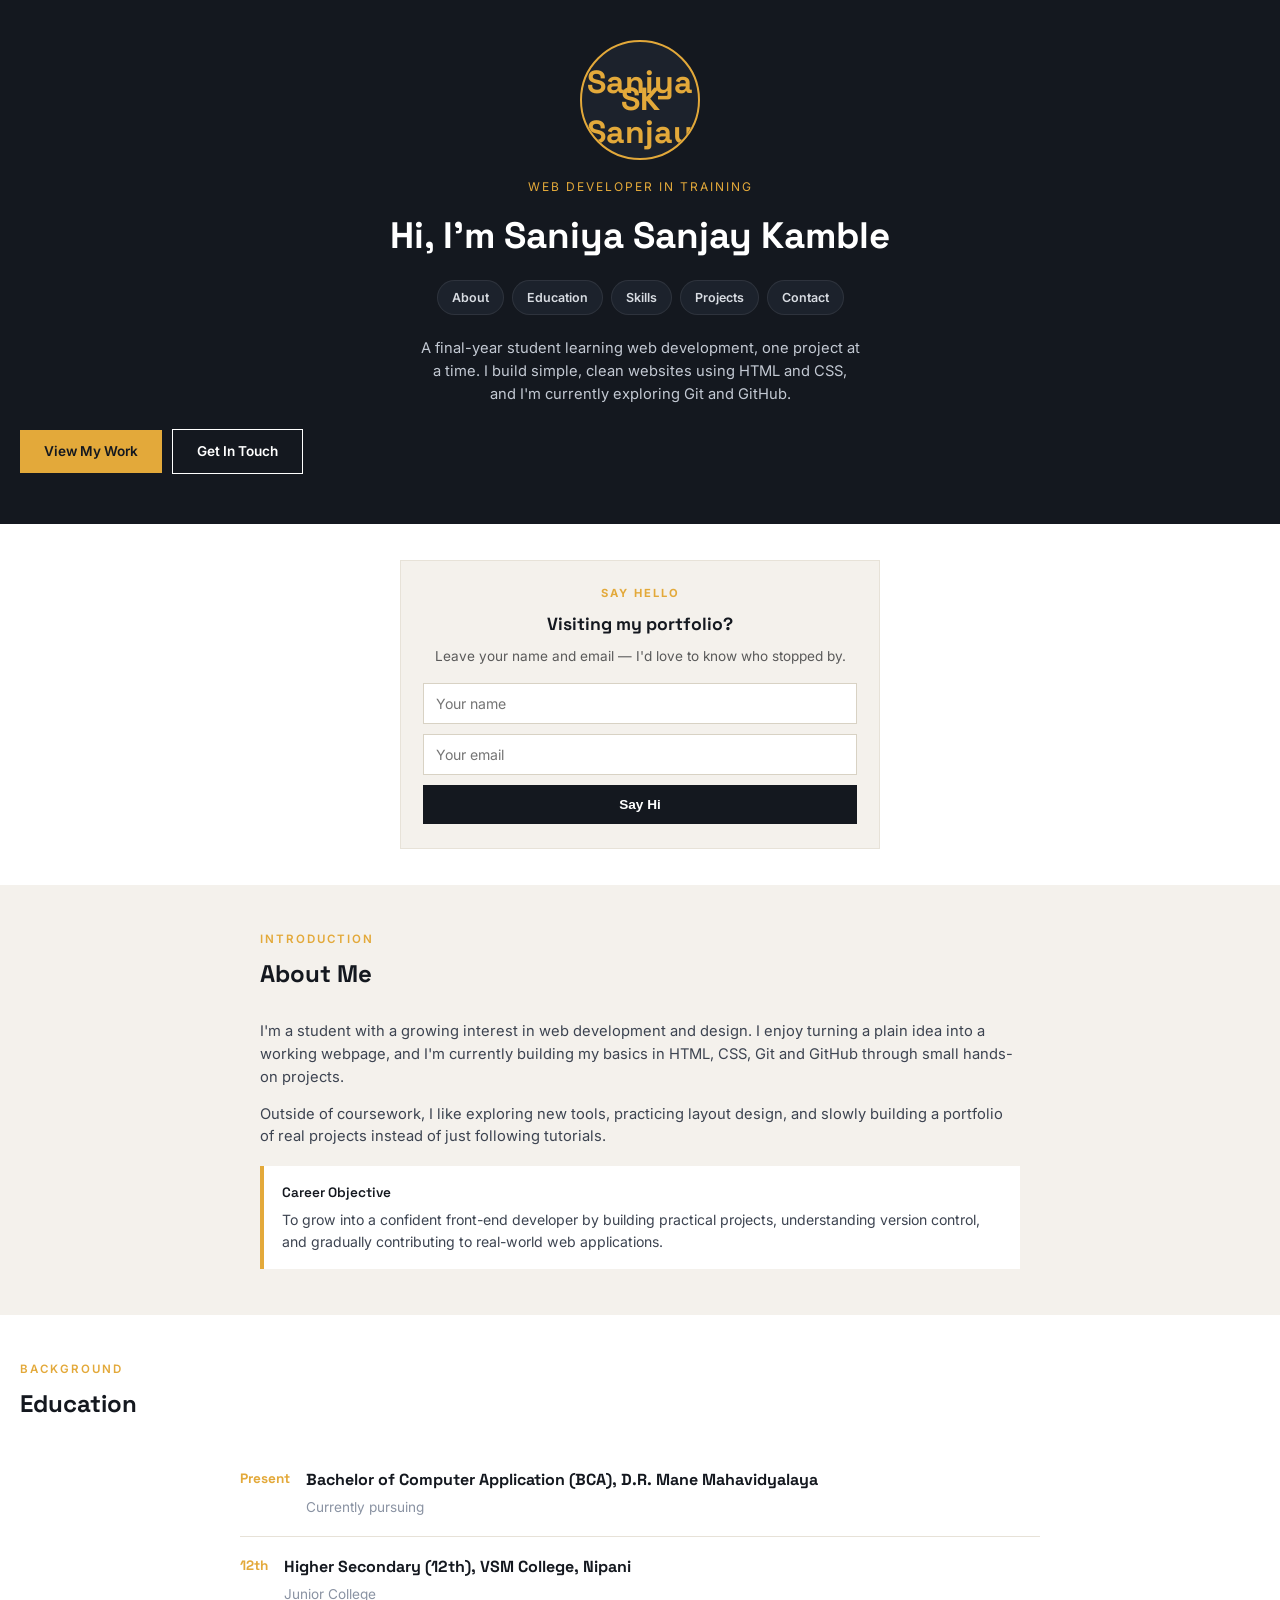
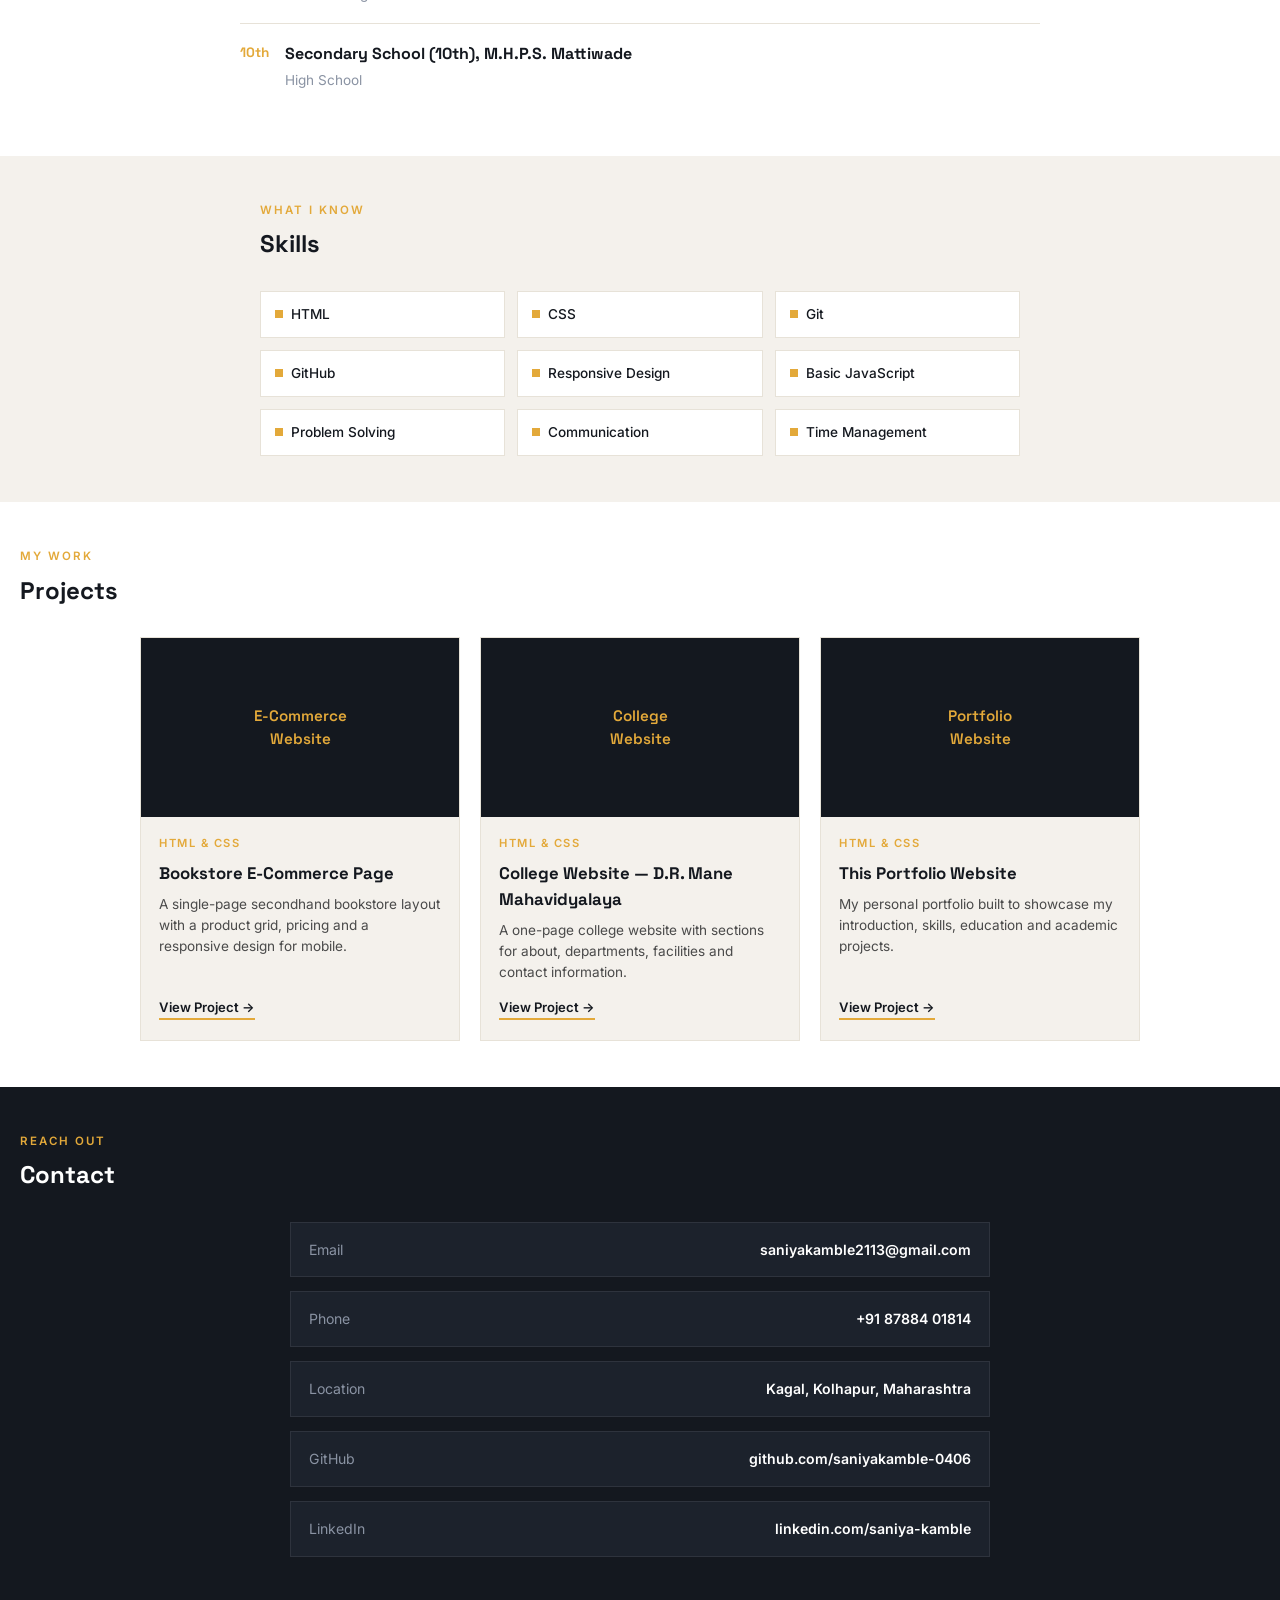
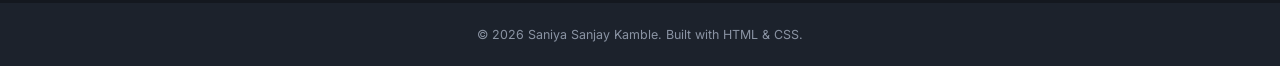
==== index.html @ 1315c1e5 "Add files via upload" ====
<!DOCTYPE html>
<html lang="en">
<head>
<meta charset="UTF-8">
<meta name="viewport" content="width=device-width, initial-scale=1.0">
<title>Saniya Kamble — Portfolio</title>
<link rel="preconnect" href="https://fonts.googleapis.com">
<link href="https://fonts.googleapis.com/css2?family=Space+Grotesk:wght@500;600;700&family=Inter:wght@400;500;600&display=swap" rel="stylesheet">
<link rel="stylesheet" href="style.css">
</head>
<body>

<section class="hero" id="home">
  <div class="avatar">
    <img src="assets/saniya-photo.jpg" alt="Saniya Sanjay Kamble">
    <span class="fallback">SK</span>
  </div>
  <div class="role">Web Developer in Training</div>
  <h1>Hi, I'm Saniya Sanjay Kamble</h1>

  <nav class="pillnav">
    <a href="#about">About</a>
    <a href="#education">Education</a>
    <a href="#skills">Skills</a>
    <a href="#projects">Projects</a>
    <a href="#contact">Contact</a>
  </nav>

  <p>A final-year student learning web development, one project at a time. I build simple, clean websites using HTML and CSS, and I'm currently exploring Git and GitHub.</p>
  <div class="hero-actions">
    <a class="btn btn-amber" href="#projects">View My Work</a>
    <a class="btn btn-outline" href="#contact">Get In Touch</a>
  </div>
</section>

<section id="greet">
  <div class="greet-card" id="greetCard">
    <div id="greetForm">
      <div class="greet-eyebrow">Say Hello</div>
      <h3>Visiting my portfolio?</h3>
      <p>Leave your name and email — I'd love to know who stopped by.</p>
      <input type="text" id="visitorName" placeholder="Your name">
      <input type="email" id="visitorEmail" placeholder="Your email">
      <button onclick="greetVisitor()">Say Hi</button>
    </div>
    <div id="greetThanks" style="display:none;">
      <div class="greet-eyebrow">Thank You</div>
      <h3 id="thanksHeading"></h3>
      <p>I appreciate you taking the time to visit my portfolio. Hope you liked what you saw!</p>
    </div>
  </div>
</section>

<section id="about">
  <div class="section-head">
    <div class="eyebrow">Introduction</div>
    <h2>About Me</h2>
  </div>
  <div class="about-text">
    <p>I'm a student with a growing interest in web development and design. I enjoy turning a plain idea into a working webpage, and I'm currently building my basics in HTML, CSS, Git and GitHub through small hands-on projects.</p>
    <p>Outside of coursework, I like exploring new tools, practicing layout design, and slowly building a portfolio of real projects instead of just following tutorials.</p>
  </div>
  <div class="objective">
    <span>Career Objective</span>
    To grow into a confident front-end developer by building practical projects, understanding version control, and gradually contributing to real-world web applications.
  </div>
</section>

<section id="education">
  <div class="section-head">
    <div class="eyebrow">Background</div>
    <h2>Education</h2>
  </div>
  <div class="edu-wrap">
    <div class="edu-item">
      <div class="edu-year">Present</div>
      <div>
        <h3>Bachelor of Computer Application (BCA), D.R. Mane Mahavidyalaya</h3>
        <p>Currently pursuing</p>
      </div>
    </div>
    <div class="edu-item">
      <div class="edu-year">12th</div>
      <div>
        <h3>Higher Secondary (12th), VSM College, Nipani</h3>
        <p>Junior College</p>
      </div>
    </div>
    <div class="edu-item">
      <div class="edu-year">10th</div>
      <div>
        <h3>Secondary School (10th), M.H.P.S. Mattiwade</h3>
        <p>High School</p>
      </div>
    </div>
  </div>
</section>

<section id="skills">
  <div class="section-head">
    <div class="eyebrow">What I Know</div>
    <h2>Skills</h2>
  </div>
  <div class="skill-grid">
    <div class="skill-chip">HTML</div>
    <div class="skill-chip">CSS</div>
    <div class="skill-chip">Git</div>
    <div class="skill-chip">GitHub</div>
    <div class="skill-chip">Responsive Design</div>
    <div class="skill-chip">Basic JavaScript</div>
    <div class="skill-chip">Problem Solving</div>
    <div class="skill-chip">Communication</div>
    <div class="skill-chip">Time Management</div>
  </div>
</section>

<section id="projects">
  <div class="section-head">
    <div class="eyebrow">My Work</div>
    <h2>Projects</h2>
  </div>
  <div class="proj-grid">
    <div class="proj-card">
      <div class="proj-media"><span>E-Commerce<br>Website</span></div>
      <div class="proj-body">
        <div class="proj-tag">HTML &amp; CSS</div>
        <h3>Bookstore E-Commerce Page</h3>
        <p>A single-page secondhand bookstore layout with a product grid, pricing and a responsive design for mobile.</p>
        <a class="proj-link" href="ecommerce-project.html">View Project →</a>
      </div>
    </div>
    <div class="proj-card">
      <div class="proj-media"><span>College<br>Website</span></div>
      <div class="proj-body">
        <div class="proj-tag">HTML &amp; CSS</div>
        <h3>College Website — D.R. Mane Mahavidyalaya</h3>
        <p>A one-page college website with sections for about, departments, facilities and contact information.</p>
        <a class="proj-link" href="college-website.html">View Project →</a>
      </div>
    </div>
    <div class="proj-card">
      <div class="proj-media"><span>Portfolio<br>Website</span></div>
      <div class="proj-body">
        <div class="proj-tag">HTML &amp; CSS</div>
        <h3>This Portfolio Website</h3>
        <p>My personal portfolio built to showcase my introduction, skills, education and academic projects.</p>
        <a class="proj-link" href="index.html">View Project →</a>
      </div>
    </div>
  </div>
</section>

<section id="contact">
  <div class="section-head">
    <div class="eyebrow">Reach Out</div>
    <h2>Contact</h2>
  </div>
  <div class="contact-wrap">
    <div class="contact-row"><span>Email</span><span>saniyakamble2113@gmail.com</span></div>
    <div class="contact-row"><span>Phone</span><span>+91 87884 01814</span></div>
    <div class="contact-row"><span>Location</span><span>Kagal, Kolhapur, Maharashtra</span></div>
    <div class="contact-row"><span>GitHub</span><span><a href="https://github.com/saniyakamble-0406?tab=repositories">github.com/saniyakamble-0406</a></span></div>
    <div class="contact-row"><span>LinkedIn</span><span><a href="https://www.linkedin.com/in/saniya-kamble-928979429">linkedin.com/saniya-kamble</a></span></div>
  </div>
</section>

<footer>
  &copy; 2026 Saniya Sanjay Kamble. Built with HTML &amp; CSS.
</footer>

<script>
function greetVisitor(){
  var name = document.getElementById('visitorName').value.trim();
  var email = document.getElementById('visitorEmail').value.trim();
  if(!name || !email){
    alert('Please enter both your name and email.');
    return;
  }
  document.getElementById('thanksHeading').textContent = 'Thanks for visiting, ' + name + '!';
  document.getElementById('greetForm').style.display = 'none';
  document.getElementById('greetThanks').style.display = 'block';
}
</script>

</body>
</html>
---- style.css ----
:root{
  --ink:#14181F;
  --panel:#1C222C;
  --amber:#E3A93A;
  --paper:#F4F1EC;
  --grey:#8A93A3;
  --line:rgba(255,255,255,0.08);
}
*{margin:0;padding:0;box-sizing:border-box;}
body{
  background:var(--paper);
  color:var(--ink);
  font-family:'Inter',sans-serif;
  line-height:1.55;
}
a{text-decoration:none;color:inherit;}
ul{list-style:none;}
img{max-width:100%;display:block;}

.hero{
  background:var(--ink);
  color:#fff;
  padding:40px 20px 50px;
  text-align:center;
}
.avatar{
  width:120px;
  height:120px;
  border-radius:50%;
  background:var(--panel);
  border:2px solid var(--amber);
  margin:0 auto 18px;
  display:flex;
  align-items:center;
  justify-content:center;
  font-family:'Space Grotesk',sans-serif;
  font-size:2rem;
  font-weight:700;
  color:var(--amber);
  overflow:hidden;
  position:relative;
}
.avatar img{
  width:100%;height:100%;object-fit:cover;
  position:relative;z-index:2;
}
.avatar .fallback{
  position:absolute;z-index:1;
}
.hero .role{
  font-size:0.75rem;
  letter-spacing:2px;
  text-transform:uppercase;
  color:var(--amber);
  margin-bottom:10px;
}
.hero h1{
  font-family:'Space Grotesk',sans-serif;
  font-size:1.8rem;
  font-weight:700;
  margin-bottom:16px;
}

.pillnav{
  display:flex;
  flex-wrap:wrap;
  justify-content:center;
  gap:8px;
  margin-bottom:22px;
}
.pillnav a{
  font-size:0.78rem;
  font-weight:600;
  color:#d8dce2;
  background:var(--panel);
  border:1px solid var(--line);
  padding:7px 14px;
  border-radius:20px;
}
.pillnav a:hover{color:var(--amber);border-color:var(--amber);}

.hero p{
  font-size:0.92rem;
  color:#c3c9d3;
  max-width:440px;
  margin:0 auto 24px;
}
.hero-actions{
  display:flex;
  flex-direction:column;
  gap:10px;
  align-items:center;
}
.btn{
  font-weight:600;
  font-size:0.85rem;
  padding:11px 24px;
  display:inline-block;
}
.btn-amber{background:var(--amber);color:var(--ink);}
.btn-outline{border:1px solid #fff;color:#fff;}

#greet{padding:36px 20px;background:#fff;}
.greet-card{
  max-width:480px;
  margin:0 auto;
  background:var(--paper);
  border:1px solid #e7e2d8;
  padding:24px 22px;
  text-align:center;
}
.greet-eyebrow{
  font-size:0.7rem;
  letter-spacing:2px;
  text-transform:uppercase;
  color:var(--amber);
  font-weight:700;
  margin-bottom:8px;
}
.greet-card h3{
  font-family:'Space Grotesk',sans-serif;
  font-size:1.1rem;
  margin-bottom:8px;
  color:var(--ink);
}
.greet-card p{
  font-size:0.85rem;
  color:#5a5a5a;
  margin-bottom:16px;
}
.greet-card input{
  width:100%;
  padding:11px 12px;
  margin-bottom:10px;
  border:1px solid #d8d2c4;
  font-size:0.88rem;
  font-family:'Inter',sans-serif;
  background:#fff;
}
.greet-card button{
  width:100%;
  padding:12px;
  background:var(--ink);
  color:#fff;
  border:none;
  font-weight:600;
  font-size:0.85rem;
  cursor:pointer;
}
.greet-card button:hover{background:var(--amber);color:var(--ink);}

section{padding:46px 20px;}
.section-head{margin-bottom:28px;}
.section-head .eyebrow{
  font-size:0.72rem;
  letter-spacing:2px;
  text-transform:uppercase;
  color:var(--amber);
  font-weight:600;
}
.section-head h2{
  font-family:'Space Grotesk',sans-serif;
  font-size:1.5rem;
  font-weight:700;
  margin-top:6px;
  color:var(--ink);
}

#about{max-width:800px;margin:0 auto;}
.about-text p{
  font-size:0.92rem;
  color:#3d4451;
  margin-bottom:14px;
}
.objective{
  background:#fff;
  border-left:4px solid var(--amber);
  padding:16px 18px;
  margin-top:18px;
  font-size:0.88rem;
  color:#3d4451;
}
.objective span{
  display:block;
  font-family:'Space Grotesk',sans-serif;
  font-weight:600;
  color:var(--ink);
  font-size:0.85rem;
  margin-bottom:6px;
}

#education{background:#fff;}
.edu-wrap{max-width:800px;margin:0 auto;}
.edu-item{
  display:grid;
  grid-template-columns:auto 1fr;
  gap:16px;
  padding:18px 0;
  border-bottom:1px solid #e7e2d8;
}
.edu-item:last-child{border-bottom:none;}
.edu-year{
  font-family:'Space Grotesk',sans-serif;
  font-weight:700;
  color:var(--amber);
  font-size:0.85rem;
  white-space:nowrap;
}
.edu-item h3{
  font-family:'Space Grotesk',sans-serif;
  font-size:1rem;
  margin-bottom:4px;
}
.edu-item p{
  font-size:0.85rem;
  color:var(--grey);
}

#skills{max-width:800px;margin:0 auto;}
.skill-grid{
  display:grid;
  grid-template-columns:repeat(2,1fr);
  gap:12px;
}
.skill-chip{
  background:#fff;
  border:1px solid #e7e2d8;
  padding:12px 14px;
  font-size:0.85rem;
  font-weight:500;
  display:flex;
  align-items:center;
  gap:8px;
}
.skill-chip::before{
  content:"";
  width:8px;
  height:8px;
  background:var(--amber);
  flex-shrink:0;
}

#projects{background:#fff;}
.proj-grid{
  display:grid;
  grid-template-columns:1fr;
  gap:20px;
  max-width:1000px;
  margin:0 auto;
}
.proj-card{
  background:var(--paper);
  border:1px solid #e7e2d8;
  overflow:hidden;
  display:flex;
  flex-direction:column;
}
.proj-media{
  aspect-ratio:16/9;
  background:var(--ink);
  display:flex;
  align-items:center;
  justify-content:center;
  padding:16px;
}
.proj-media span{
  font-family:'Space Grotesk',sans-serif;
  color:var(--amber);
  font-size:0.95rem;
  font-weight:600;
  text-align:center;
}
.proj-body{
  padding:18px 18px 20px;
  display:flex;
  flex-direction:column;
  gap:8px;
  flex:1;
}
.proj-tag{
  font-size:0.7rem;
  letter-spacing:1.5px;
  text-transform:uppercase;
  color:var(--amber);
  font-weight:600;
}
.proj-body h3{
  font-family:'Space Grotesk',sans-serif;
  font-size:1.05rem;
}
.proj-body p{
  font-size:0.85rem;
  color:#4a4a4a;
  flex:1;
}
.proj-link{
  font-size:0.82rem;
  font-weight:600;
  color:var(--ink);
  border-bottom:2px solid var(--amber);
  align-self:flex-start;
  margin-top:6px;
}

#contact{
  background:var(--ink);
  color:#fff;
}
#contact .section-head h2{color:#fff;}
.contact-wrap{
  max-width:700px;
  margin:0 auto;
  display:grid;
  gap:14px;
}
.contact-row{
  background:var(--panel);
  padding:16px 18px;
  display:flex;
  justify-content:space-between;
  gap:10px;
  font-size:0.88rem;
  border:1px solid var(--line);
}
.contact-row span:first-child{color:var(--grey);}
.contact-row span:last-child{font-weight:600;}

footer{
  background:var(--panel);
  color:var(--grey);
  text-align:center;
  padding:22px 20px;
  font-size:0.78rem;
}

@media(min-width:640px){
  .hero h1{font-size:2.3rem;}
  .hero-actions{flex-direction:row;}
  .skill-grid{grid-template-columns:repeat(3,1fr);}
  .proj-grid{grid-template-columns:repeat(3,1fr);}
}
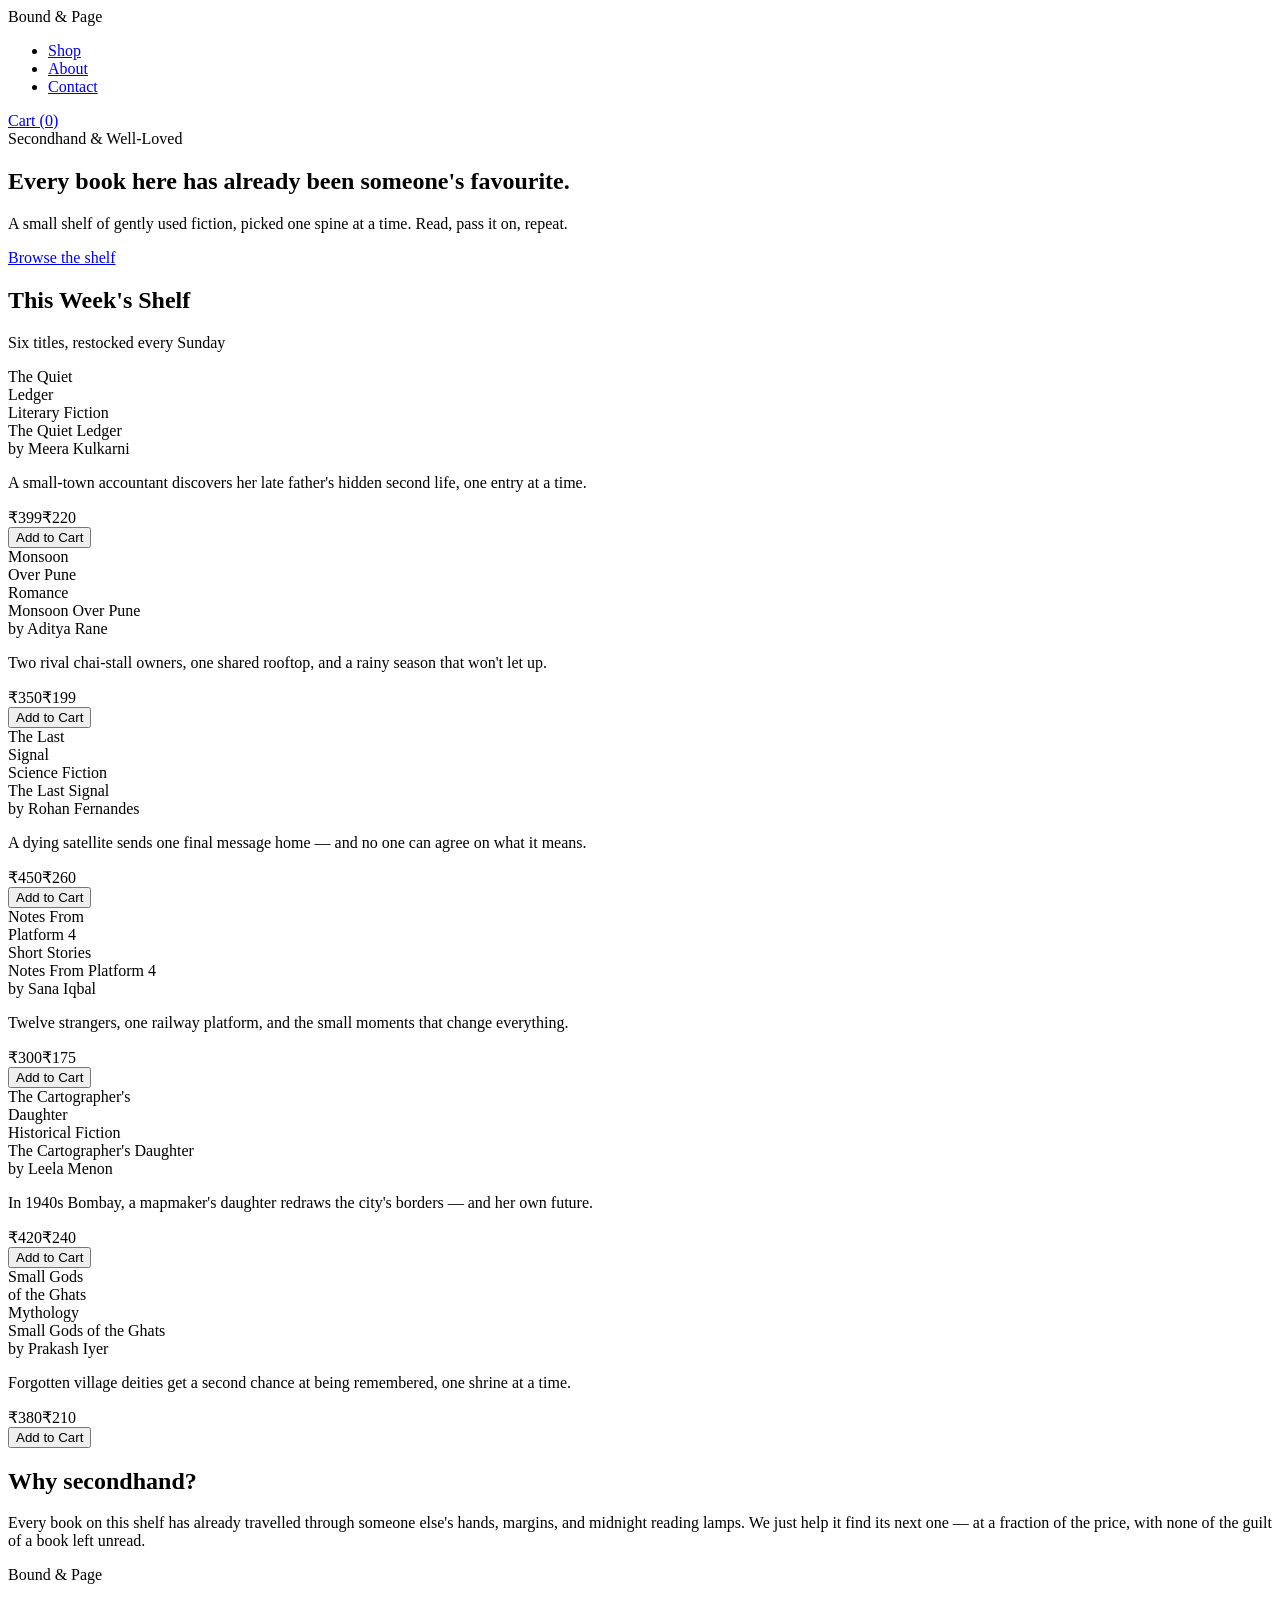
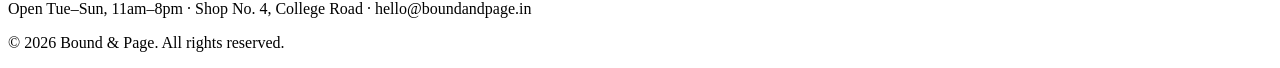
==== commit acbd7b20: "Create index.html" ====
--- a/index.html
+++ b/index.html
@@ -3,184 +3,143 @@
 <head>
 <meta charset="UTF-8">
 <meta name="viewport" content="width=device-width, initial-scale=1.0">
-<title>Saniya Kamble — Portfolio</title>
+<title>Bound & Page — Secondhand Books</title>
 <link rel="preconnect" href="https://fonts.googleapis.com">
-<link href="https://fonts.googleapis.com/css2?family=Space+Grotesk:wght@500;600;700&family=Inter:wght@400;500;600&display=swap" rel="stylesheet">
+<link href="https://fonts.googleapis.com/css2?family=Playfair+Display:wght@600;700;800&family=Lora:ital,wght@0,400;0,500;1,400&family=Inter:wght@400;500;600&display=swap" rel="stylesheet">
 <link rel="stylesheet" href="style.css">
 </head>
 <body>
 
-<section class="hero" id="home">
-  <div class="avatar">
-    <img src="assets/saniya-photo.jpg" alt="Saniya Sanjay Kamble">
-    <span class="fallback">SK</span>
-  </div>
-  <div class="role">Web Developer in Training</div>
-  <h1>Hi, I'm Saniya Sanjay Kamble</h1>
+<header>
+  <div class="logo">Bound <span>&</span> Page</div>
+  <nav>
+    <ul>
+      <li><a href="#shelf">Shop</a></li>
+      <li><a href="#about">About</a></li>
+      <li><a href="#footer">Contact</a></li>
+    </ul>
+  </nav>
+  <a class="cart-btn" href="#shelf">Cart (0)</a>
+</header>
 
-  <nav class="pillnav">
-    <a href="#about">About</a>
-    <a href="#education">Education</a>
-    <a href="#skills">Skills</a>
-    <a href="#projects">Projects</a>
-    <a href="#contact">Contact</a>
-  </nav>
-
-  <p>A final-year student learning web development, one project at a time. I build simple, clean websites using HTML and CSS, and I'm currently exploring Git and GitHub.</p>
-  <div class="hero-actions">
-    <a class="btn btn-amber" href="#projects">View My Work</a>
-    <a class="btn btn-outline" href="#contact">Get In Touch</a>
+<section class="hero">
+  <div class="hero-inner">
+    <div class="hero-eyebrow">Secondhand & Well-Loved</div>
+    <h1>Every book here has already been someone's favourite.</h1>
+    <p>A small shelf of gently used fiction, picked one spine at a time. Read, pass it on, repeat.</p>
+    <a class="hero-btn" href="#shelf">Browse the shelf</a>
   </div>
 </section>
 
-<section id="greet">
-  <div class="greet-card" id="greetCard">
-    <div id="greetForm">
-      <div class="greet-eyebrow">Say Hello</div>
-      <h3>Visiting my portfolio?</h3>
-      <p>Leave your name and email — I'd love to know who stopped by.</p>
-      <input type="text" id="visitorName" placeholder="Your name">
-      <input type="email" id="visitorEmail" placeholder="Your email">
-      <button onclick="greetVisitor()">Say Hi</button>
+<h2 class="section-title" id="shelf">This Week's Shelf</h2>
+<p class="section-sub">Six titles, restocked every Sunday</p>
+
+<div class="shelf">
+
+  <div class="book-card">
+    <div class="spine" style="background:var(--rust);"></div>
+    <div class="book-media"><div class="title-plate">The Quiet<br>Ledger</div></div>
+    <div class="book-body">
+      <div class="book-genre">Literary Fiction</div>
+      <div class="book-title">The Quiet Ledger</div>
+      <div class="book-author">by Meera Kulkarni</div>
+      <p class="book-desc">A small-town accountant discovers her late father's hidden second life, one entry at a time.</p>
+      <div class="book-footer">
+        <div class="price"><span class="was">₹399</span>₹220</div>
+        <button class="add-btn">Add to Cart</button>
+      </div>
     </div>
-    <div id="greetThanks" style="display:none;">
-      <div class="greet-eyebrow">Thank You</div>
-      <h3 id="thanksHeading"></h3>
-      <p>I appreciate you taking the time to visit my portfolio. Hope you liked what you saw!</p>
+  </div>
+
+  <div class="book-card">
+    <div class="spine" style="background:var(--sage);"></div>
+    <div class="book-media"><div class="title-plate">Monsoon<br>Over Pune</div></div>
+    <div class="book-body">
+      <div class="book-genre">Romance</div>
+      <div class="book-title">Monsoon Over Pune</div>
+      <div class="book-author">by Aditya Rane</div>
+      <p class="book-desc">Two rival chai-stall owners, one shared rooftop, and a rainy season that won't let up.</p>
+      <div class="book-footer">
+        <div class="price"><span class="was">₹350</span>₹199</div>
+        <button class="add-btn">Add to Cart</button>
+      </div>
     </div>
+  </div>
+
+  <div class="book-card">
+    <div class="spine" style="background:var(--brass);"></div>
+    <div class="book-media"><div class="title-plate">The Last<br>Signal</div></div>
+    <div class="book-body">
+      <div class="book-genre">Science Fiction</div>
+      <div class="book-title">The Last Signal</div>
+      <div class="book-author">by Rohan Fernandes</div>
+      <p class="book-desc">A dying satellite sends one final message home — and no one can agree on what it means.</p>
+      <div class="book-footer">
+        <div class="price"><span class="was">₹450</span>₹260</div>
+        <button class="add-btn">Add to Cart</button>
+      </div>
+    </div>
+  </div>
+
+  <div class="book-card">
+    <div class="spine" style="background:#4C5B7A;"></div>
+    <div class="book-media"><div class="title-plate">Notes From<br>Platform 4</div></div>
+    <div class="book-body">
+      <div class="book-genre">Short Stories</div>
+      <div class="book-title">Notes From Platform 4</div>
+      <div class="book-author">by Sana Iqbal</div>
+      <p class="book-desc">Twelve strangers, one railway platform, and the small moments that change everything.</p>
+      <div class="book-footer">
+        <div class="price"><span class="was">₹300</span>₹175</div>
+        <button class="add-btn">Add to Cart</button>
+      </div>
+    </div>
+  </div>
+
+  <div class="book-card">
+    <div class="spine" style="background:var(--rust);"></div>
+    <div class="book-media"><div class="title-plate">The Cartographer's<br>Daughter</div></div>
+    <div class="book-body">
+      <div class="book-genre">Historical Fiction</div>
+      <div class="book-title">The Cartographer's Daughter</div>
+      <div class="book-author">by Leela Menon</div>
+      <p class="book-desc">In 1940s Bombay, a mapmaker's daughter redraws the city's borders — and her own future.</p>
+      <div class="book-footer">
+        <div class="price"><span class="was">₹420</span>₹240</div>
+        <button class="add-btn">Add to Cart</button>
+      </div>
+    </div>
+  </div>
+
+  <div class="book-card">
+    <div class="spine" style="background:var(--sage);"></div>
+    <div class="book-media"><div class="title-plate">Small Gods<br>of the Ghats</div></div>
+    <div class="book-body">
+      <div class="book-genre">Mythology</div>
+      <div class="book-title">Small Gods of the Ghats</div>
+      <div class="book-author">by Prakash Iyer</div>
+      <p class="book-desc">Forgotten village deities get a second chance at being remembered, one shrine at a time.</p>
+      <div class="book-footer">
+        <div class="price"><span class="was">₹380</span>₹210</div>
+        <button class="add-btn">Add to Cart</button>
+      </div>
+    </div>
+  </div>
+
+</div>
+
+<section class="about" id="about">
+  <div class="about-inner">
+    <h2>Why secondhand?</h2>
+    <p>Every book on this shelf has already travelled through someone else's hands, margins, and midnight reading lamps. We just help it find its next one — at a fraction of the price, with none of the guilt of a book left unread.</p>
   </div>
 </section>
 
-<section id="about">
-  <div class="section-head">
-    <div class="eyebrow">Introduction</div>
-    <h2>About Me</h2>
-  </div>
-  <div class="about-text">
-    <p>I'm a student with a growing interest in web development and design. I enjoy turning a plain idea into a working webpage, and I'm currently building my basics in HTML, CSS, Git and GitHub through small hands-on projects.</p>
-    <p>Outside of coursework, I like exploring new tools, practicing layout design, and slowly building a portfolio of real projects instead of just following tutorials.</p>
-  </div>
-  <div class="objective">
-    <span>Career Objective</span>
-    To grow into a confident front-end developer by building practical projects, understanding version control, and gradually contributing to real-world web applications.
-  </div>
-</section>
-
-<section id="education">
-  <div class="section-head">
-    <div class="eyebrow">Background</div>
-    <h2>Education</h2>
-  </div>
-  <div class="edu-wrap">
-    <div class="edu-item">
-      <div class="edu-year">Present</div>
-      <div>
-        <h3>Bachelor of Computer Application (BCA), D.R. Mane Mahavidyalaya</h3>
-        <p>Currently pursuing</p>
-      </div>
-    </div>
-    <div class="edu-item">
-      <div class="edu-year">12th</div>
-      <div>
-        <h3>Higher Secondary (12th), VSM College, Nipani</h3>
-        <p>Junior College</p>
-      </div>
-    </div>
-    <div class="edu-item">
-      <div class="edu-year">10th</div>
-      <div>
-        <h3>Secondary School (10th), M.H.P.S. Mattiwade</h3>
-        <p>High School</p>
-      </div>
-    </div>
-  </div>
-</section>
-
-<section id="skills">
-  <div class="section-head">
-    <div class="eyebrow">What I Know</div>
-    <h2>Skills</h2>
-  </div>
-  <div class="skill-grid">
-    <div class="skill-chip">HTML</div>
-    <div class="skill-chip">CSS</div>
-    <div class="skill-chip">Git</div>
-    <div class="skill-chip">GitHub</div>
-    <div class="skill-chip">Responsive Design</div>
-    <div class="skill-chip">Basic JavaScript</div>
-    <div class="skill-chip">Problem Solving</div>
-    <div class="skill-chip">Communication</div>
-    <div class="skill-chip">Time Management</div>
-  </div>
-</section>
-
-<section id="projects">
-  <div class="section-head">
-    <div class="eyebrow">My Work</div>
-    <h2>Projects</h2>
-  </div>
-  <div class="proj-grid">
-    <div class="proj-card">
-      <div class="proj-media"><span>E-Commerce<br>Website</span></div>
-      <div class="proj-body">
-        <div class="proj-tag">HTML &amp; CSS</div>
-        <h3>Bookstore E-Commerce Page</h3>
-        <p>A single-page secondhand bookstore layout with a product grid, pricing and a responsive design for mobile.</p>
-        <a class="proj-link" href="ecommerce-project.html">View Project →</a>
-      </div>
-    </div>
-    <div class="proj-card">
-      <div class="proj-media"><span>College<br>Website</span></div>
-      <div class="proj-body">
-        <div class="proj-tag">HTML &amp; CSS</div>
-        <h3>College Website — D.R. Mane Mahavidyalaya</h3>
-        <p>A one-page college website with sections for about, departments, facilities and contact information.</p>
-        <a class="proj-link" href="college-website.html">View Project →</a>
-      </div>
-    </div>
-    <div class="proj-card">
-      <div class="proj-media"><span>Portfolio<br>Website</span></div>
-      <div class="proj-body">
-        <div class="proj-tag">HTML &amp; CSS</div>
-        <h3>This Portfolio Website</h3>
-        <p>My personal portfolio built to showcase my introduction, skills, education and academic projects.</p>
-        <a class="proj-link" href="index.html">View Project →</a>
-      </div>
-    </div>
-  </div>
-</section>
-
-<section id="contact">
-  <div class="section-head">
-    <div class="eyebrow">Reach Out</div>
-    <h2>Contact</h2>
-  </div>
-  <div class="contact-wrap">
-    <div class="contact-row"><span>Email</span><span>saniyakamble2113@gmail.com</span></div>
-    <div class="contact-row"><span>Phone</span><span>+91 87884 01814</span></div>
-    <div class="contact-row"><span>Location</span><span>Kagal, Kolhapur, Maharashtra</span></div>
-    <div class="contact-row"><span>GitHub</span><span><a href="https://github.com/saniyakamble-0406?tab=repositories">github.com/saniyakamble-0406</a></span></div>
-    <div class="contact-row"><span>LinkedIn</span><span><a href="https://www.linkedin.com/in/saniya-kamble-928979429">linkedin.com/saniya-kamble</a></span></div>
-  </div>
-</section>
-
-<footer>
-  &copy; 2026 Saniya Sanjay Kamble. Built with HTML &amp; CSS.
+<footer id="footer">
+  <div class="foot-logo">Bound & Page</div>
+  <p>Open Tue–Sun, 11am–8pm · Shop No. 4, College Road · hello@boundandpage.in</p>
+  <p class="copyright">&copy; 2026 Bound & Page. All rights reserved.</p>
 </footer>
-
-<script>
-function greetVisitor(){
-  var name = document.getElementById('visitorName').value.trim();
-  var email = document.getElementById('visitorEmail').value.trim();
-  if(!name || !email){
-    alert('Please enter both your name and email.');
-    return;
-  }
-  document.getElementById('thanksHeading').textContent = 'Thanks for visiting, ' + name + '!';
-  document.getElementById('greetForm').style.display = 'none';
-  document.getElementById('greetThanks').style.display = 'block';
-}
-</script>
 
 </body>
 </html>
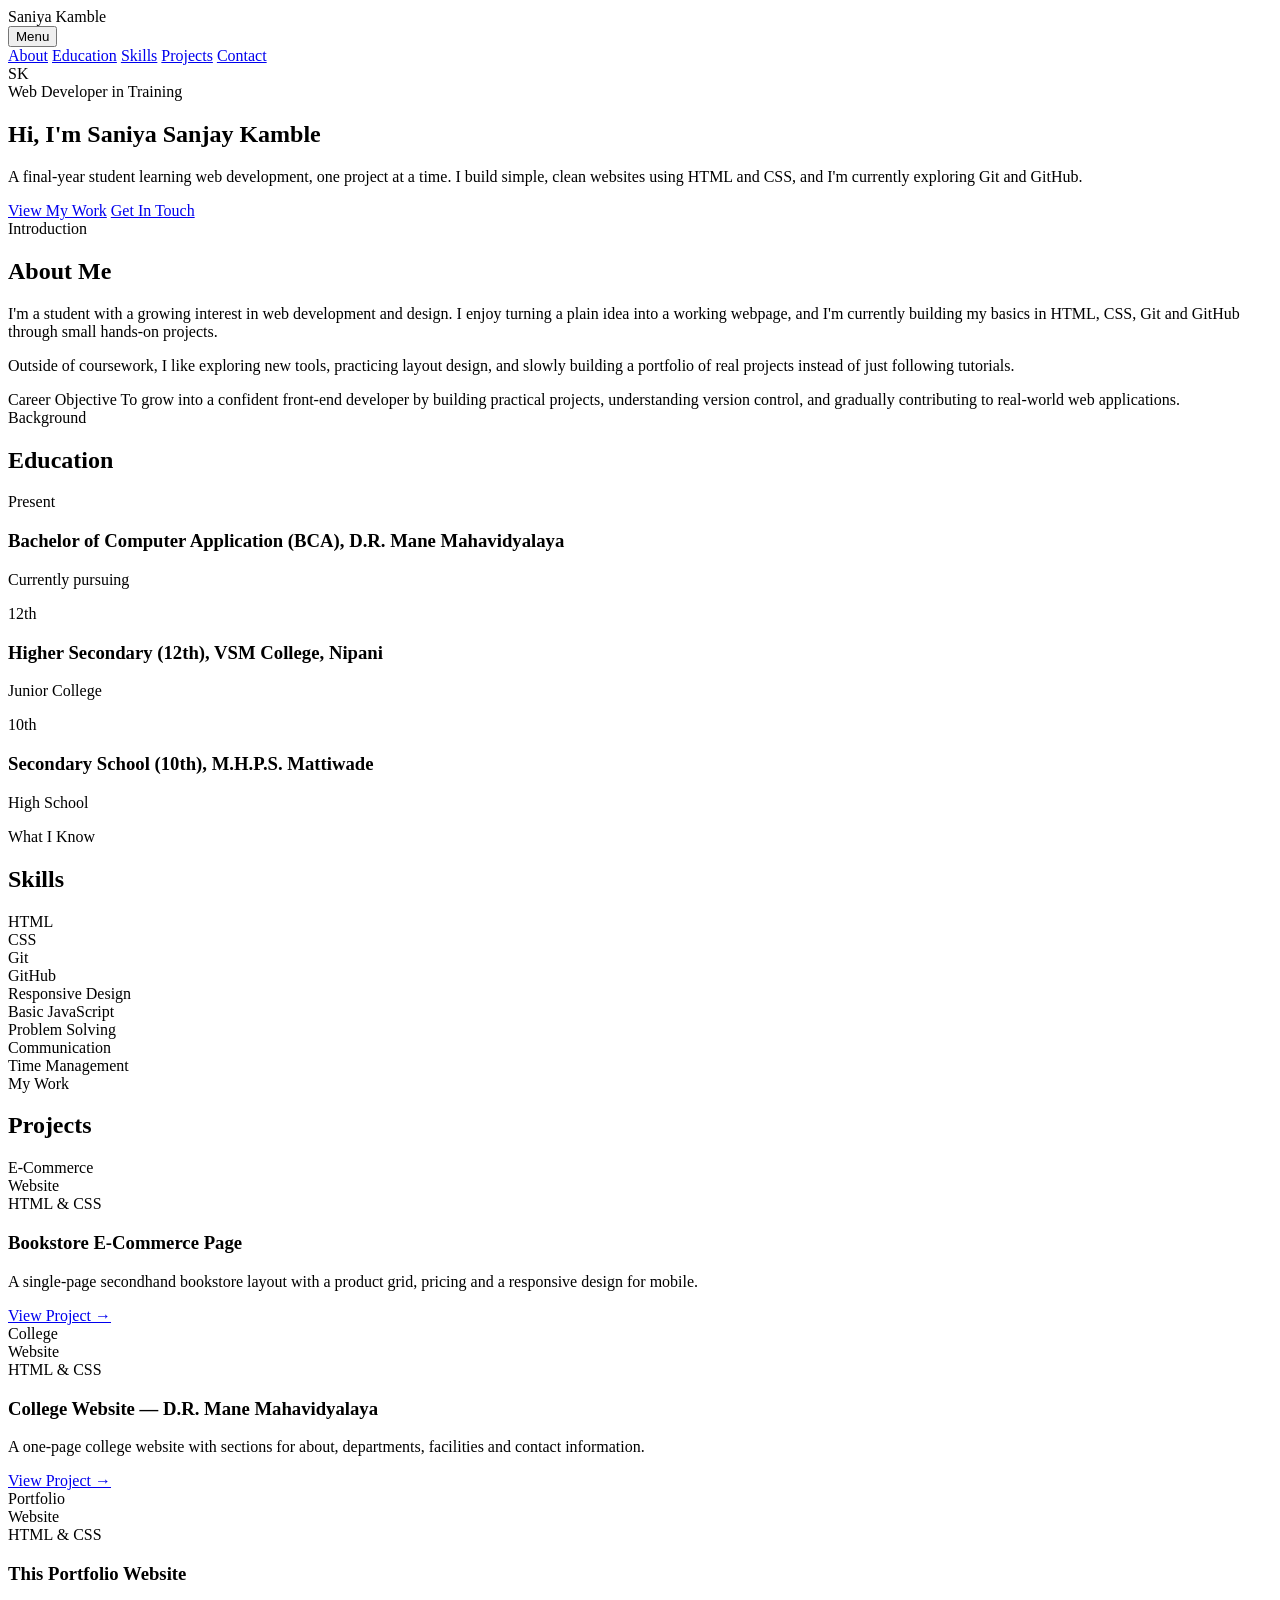
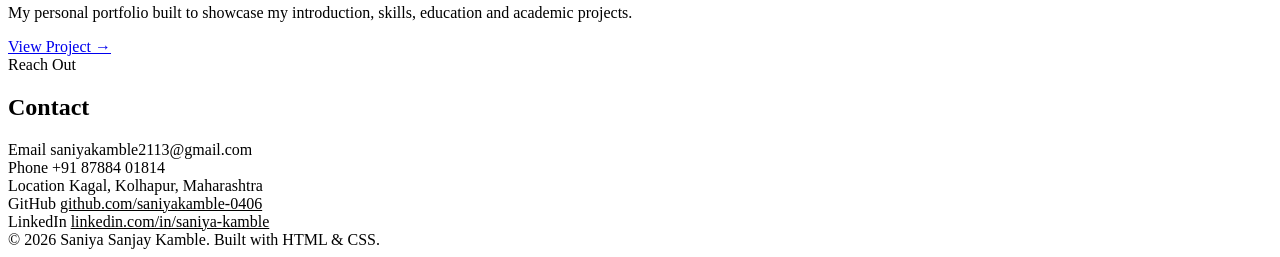
==== commit fa05b424: "Create index.html" ====
--- a/index.html
+++ b/index.html
@@ -3,142 +3,185 @@
 <head>
 <meta charset="UTF-8">
 <meta name="viewport" content="width=device-width, initial-scale=1.0">
-<title>Bound & Page — Secondhand Books</title>
+<title>Saniya Kamble — Portfolio</title>
 <link rel="preconnect" href="https://fonts.googleapis.com">
-<link href="https://fonts.googleapis.com/css2?family=Playfair+Display:wght@600;700;800&family=Lora:ital,wght@0,400;0,500;1,400&family=Inter:wght@400;500;600&display=swap" rel="stylesheet">
+<link href="https://fonts.googleapis.com/css2?family=Space+Grotesk:wght@500;600;700&family=Inter:wght@400;500;600&display=swap" rel="stylesheet">
 <link rel="stylesheet" href="style.css">
 </head>
 <body>
 
 <header>
-  <div class="logo">Bound <span>&</span> Page</div>
-  <nav>
-    <ul>
-      <li><a href="#shelf">Shop</a></li>
-      <li><a href="#about">About</a></li>
-      <li><a href="#footer">Contact</a></li>
-    </ul>
+  <div class="logo">Saniya <span>Kamble</span></div>
+  <button class="menu-toggle" onclick="document.getElementById('mainnav').classList.toggle('open')">Menu</button>
+  <nav id="mainnav">
+    <a href="#about">About</a>
+    <a href="#education">Education</a>
+    <a href="#skills">Skills</a>
+    <a href="#projects">Projects</a>
+    <a href="#contact">Contact</a>
   </nav>
-  <a class="cart-btn" href="#shelf">Cart (0)</a>
 </header>
 
-<section class="hero">
-  <div class="hero-inner">
-    <div class="hero-eyebrow">Secondhand & Well-Loved</div>
-    <h1>Every book here has already been someone's favourite.</h1>
-    <p>A small shelf of gently used fiction, picked one spine at a time. Read, pass it on, repeat.</p>
-    <a class="hero-btn" href="#shelf">Browse the shelf</a>
+<section class="hero" id="home">
+  <div class="avatar">SK</div>
+  <div class="role">Web Developer in Training</div>
+  <h1>Hi, I'm Saniya Sanjay Kamble</h1>
+  <p>A final-year student learning web development, one project at a time. I build simple, clean websites using HTML and CSS, and I'm currently exploring Git and GitHub.</p>
+  <div class="hero-actions">
+    <a class="btn btn-amber" href="#projects">View My Work</a>
+    <a class="btn btn-outline" href="#contact">Get In Touch</a>
   </div>
 </section>
 
-<h2 class="section-title" id="shelf">This Week's Shelf</h2>
-<p class="section-sub">Six titles, restocked every Sunday</p>
+<section id="about">
+  <div class="section-head">
+    <div class="eyebrow">Introduction</div>
+    <h2>About Me</h2>
+  </div>
+  <div class="about-text">
+    <p>I'm a student with a growing interest in web development and design. I enjoy turning a plain idea into a working webpage, and I'm currently building my basics in HTML, CSS, Git and GitHub through small hands-on projects.</p>
+    <p>Outside of coursework, I like exploring new tools, practicing layout design, and slowly building a portfolio of real projects instead of just following tutorials.</p>
+  </div>
+  <div class="objective">
+    <span>Career Objective</span>
+    To grow into a confident front-end developer by building practical projects, understanding version control, and gradually contributing to real-world web applications.
+  </div>
+</section>
 
-<div class="shelf">
+<section id="education">
+  <div class="section-head">
+    <div class="eyebrow">Background</div>
+    <h2>Education</h2>
+  </div>
+  <div class="edu-wrap">
+    <div class="edu-item">
+      <div class="edu-year">Present</div>
+      <div>
+        <h3>Bachelor of Computer Application (BCA), D.R. Mane Mahavidyalaya</h3>
+        <p>Currently pursuing</p>
+      </div>
+    </div>
 
-  <div class="book-card">
-    <div class="spine" style="background:var(--rust);"></div>
-    <div class="book-media"><div class="title-plate">The Quiet<br>Ledger</div></div>
-    <div class="book-body">
-      <div class="book-genre">Literary Fiction</div>
-      <div class="book-title">The Quiet Ledger</div>
-      <div class="book-author">by Meera Kulkarni</div>
-      <p class="book-desc">A small-town accountant discovers her late father's hidden second life, one entry at a time.</p>
-      <div class="book-footer">
-        <div class="price"><span class="was">₹399</span>₹220</div>
-        <button class="add-btn">Add to Cart</button>
+    <div class="edu-item">
+      <div class="edu-year">12th</div>
+      <div>
+        <h3>Higher Secondary (12th), VSM College, Nipani</h3>
+        <p>Junior College</p>
+      </div>
+    </div>
+
+    <div class="edu-item">
+      <div class="edu-year">10th</div>
+      <div>
+        <h3>Secondary School (10th), M.H.P.S. Mattiwade</h3>
+        <p>High School</p>
       </div>
     </div>
   </div>
+</section>
 
-  <div class="book-card">
-    <div class="spine" style="background:var(--sage);"></div>
-    <div class="book-media"><div class="title-plate">Monsoon<br>Over Pune</div></div>
-    <div class="book-body">
-      <div class="book-genre">Romance</div>
-      <div class="book-title">Monsoon Over Pune</div>
-      <div class="book-author">by Aditya Rane</div>
-      <p class="book-desc">Two rival chai-stall owners, one shared rooftop, and a rainy season that won't let up.</p>
-      <div class="book-footer">
-        <div class="price"><span class="was">₹350</span>₹199</div>
-        <button class="add-btn">Add to Cart</button>
+<section id="skills">
+  <div class="section-head">
+    <div class="eyebrow">What I Know</div>
+    <h2>Skills</h2>
+  </div>
+
+  <div class="skill-grid">
+    <div class="skill-chip">HTML</div>
+    <div class="skill-chip">CSS</div>
+    <div class="skill-chip">Git</div>
+    <div class="skill-chip">GitHub</div>
+    <div class="skill-chip">Responsive Design</div>
+    <div class="skill-chip">Basic JavaScript</div>
+    <div class="skill-chip">Problem Solving</div>
+    <div class="skill-chip">Communication</div>
+    <div class="skill-chip">Time Management</div>
+  </div>
+</section>
+
+<section id="projects">
+  <div class="section-head">
+    <div class="eyebrow">My Work</div>
+    <h2>Projects</h2>
+  </div>
+
+  <div class="proj-grid">
+    <div class="proj-card">
+      <div class="proj-media"><span>E-Commerce<br>Website</span></div>
+      <div class="proj-body">
+        <div class="proj-tag">HTML &amp; CSS</div>
+        <h3>Bookstore E-Commerce Page</h3>
+        <p>A single-page secondhand bookstore layout with a product grid, pricing and a responsive design for mobile.</p>
+        <a class="proj-link" href="ecommerce-project.html">View Project →</a>
+      </div>
+    </div>
+
+    <div class="proj-card">
+      <div class="proj-media"><span>College<br>Website</span></div>
+      <div class="proj-body">
+        <div class="proj-tag">HTML &amp; CSS</div>
+        <h3>College Website — D.R. Mane Mahavidyalaya</h3>
+        <p>A one-page college website with sections for about, departments, facilities and contact information.</p>
+        <a class="proj-link" href="college-website.html">View Project →</a>
+      </div>
+    </div>
+
+    <div class="proj-card">
+      <div class="proj-media"><span>Portfolio<br>Website</span></div>
+      <div class="proj-body">
+        <div class="proj-tag">HTML &amp; CSS</div>
+        <h3>This Portfolio Website</h3>
+        <p>My personal portfolio built to showcase my introduction, skills, education and academic projects.</p>
+        <a class="proj-link" href="index.html">View Project →</a>
       </div>
     </div>
   </div>
+</section>
 
-  <div class="book-card">
-    <div class="spine" style="background:var(--brass);"></div>
-    <div class="book-media"><div class="title-plate">The Last<br>Signal</div></div>
-    <div class="book-body">
-      <div class="book-genre">Science Fiction</div>
-      <div class="book-title">The Last Signal</div>
-      <div class="book-author">by Rohan Fernandes</div>
-      <p class="book-desc">A dying satellite sends one final message home — and no one can agree on what it means.</p>
-      <div class="book-footer">
-        <div class="price"><span class="was">₹450</span>₹260</div>
-        <button class="add-btn">Add to Cart</button>
-      </div>
-    </div>
+<section id="contact">
+  <div class="section-head">
+    <div class="eyebrow">Reach Out</div>
+    <h2>Contact</h2>
   </div>
 
-  <div class="book-card">
-    <div class="spine" style="background:#4C5B7A;"></div>
-    <div class="book-media"><div class="title-plate">Notes From<br>Platform 4</div></div>
-    <div class="book-body">
-      <div class="book-genre">Short Stories</div>
-      <div class="book-title">Notes From Platform 4</div>
-      <div class="book-author">by Sana Iqbal</div>
-      <p class="book-desc">Twelve strangers, one railway platform, and the small moments that change everything.</p>
-      <div class="book-footer">
-        <div class="price"><span class="was">₹300</span>₹175</div>
-        <button class="add-btn">Add to Cart</button>
-      </div>
+  <div class="contact-wrap">
+    <div class="contact-row">
+      <span>Email</span>
+      <span>saniyakamble2113@gmail.com</span>
     </div>
-  </div>
 
-  <div class="book-card">
-    <div class="spine" style="background:var(--rust);"></div>
-    <div class="book-media"><div class="title-plate">The Cartographer's<br>Daughter</div></div>
-    <div class="book-body">
-      <div class="book-genre">Historical Fiction</div>
-      <div class="book-title">The Cartographer's Daughter</div>
-      <div class="book-author">by Leela Menon</div>
-      <p class="book-desc">In 1940s Bombay, a mapmaker's daughter redraws the city's borders — and her own future.</p>
-      <div class="book-footer">
-        <div class="price"><span class="was">₹420</span>₹240</div>
-        <button class="add-btn">Add to Cart</button>
-      </div>
+    <div class="contact-row">
+      <span>Phone</span>
+      <span>+91 87884 01814</span>
     </div>
-  </div>
 
-  <div class="book-card">
-    <div class="spine" style="background:var(--sage);"></div>
-    <div class="book-media"><div class="title-plate">Small Gods<br>of the Ghats</div></div>
-    <div class="book-body">
-      <div class="book-genre">Mythology</div>
-      <div class="book-title">Small Gods of the Ghats</div>
-      <div class="book-author">by Prakash Iyer</div>
-      <p class="book-desc">Forgotten village deities get a second chance at being remembered, one shrine at a time.</p>
-      <div class="book-footer">
-        <div class="price"><span class="was">₹380</span>₹210</div>
-        <button class="add-btn">Add to Cart</button>
-      </div>
+    <div class="contact-row">
+      <span>Location</span>
+      <span>Kagal, Kolhapur, Maharashtra</span>
     </div>
-  </div>
 
-</div>
+    <div class="contact-row">
+      <span>GitHub</span>
+      <span>
+        <a href="https://github.com/saniyakamble-0406?tab=repositories" style="color:inherit;">
+          github.com/saniyakamble-0406
+        </a>
+      </span>
+    </div>
 
-<section class="about" id="about">
-  <div class="about-inner">
-    <h2>Why secondhand?</h2>
-    <p>Every book on this shelf has already travelled through someone else's hands, margins, and midnight reading lamps. We just help it find its next one — at a fraction of the price, with none of the guilt of a book left unread.</p>
+    <div class="contact-row">
+      <span>LinkedIn</span>
+      <span>
+        <a href="https://www.linkedin.com/in/saniya-kamble-928979429" style="color:inherit;">
+          linkedin.com/in/saniya-kamble
+        </a>
+      </span>
+    </div>
   </div>
 </section>
 
-<footer id="footer">
-  <div class="foot-logo">Bound & Page</div>
-  <p>Open Tue–Sun, 11am–8pm · Shop No. 4, College Road · hello@boundandpage.in</p>
-  <p class="copyright">&copy; 2026 Bound & Page. All rights reserved.</p>
+<footer>
+  &copy; 2026 Saniya Sanjay Kamble. Built with HTML &amp; CSS.
 </footer>
 
 </body>
